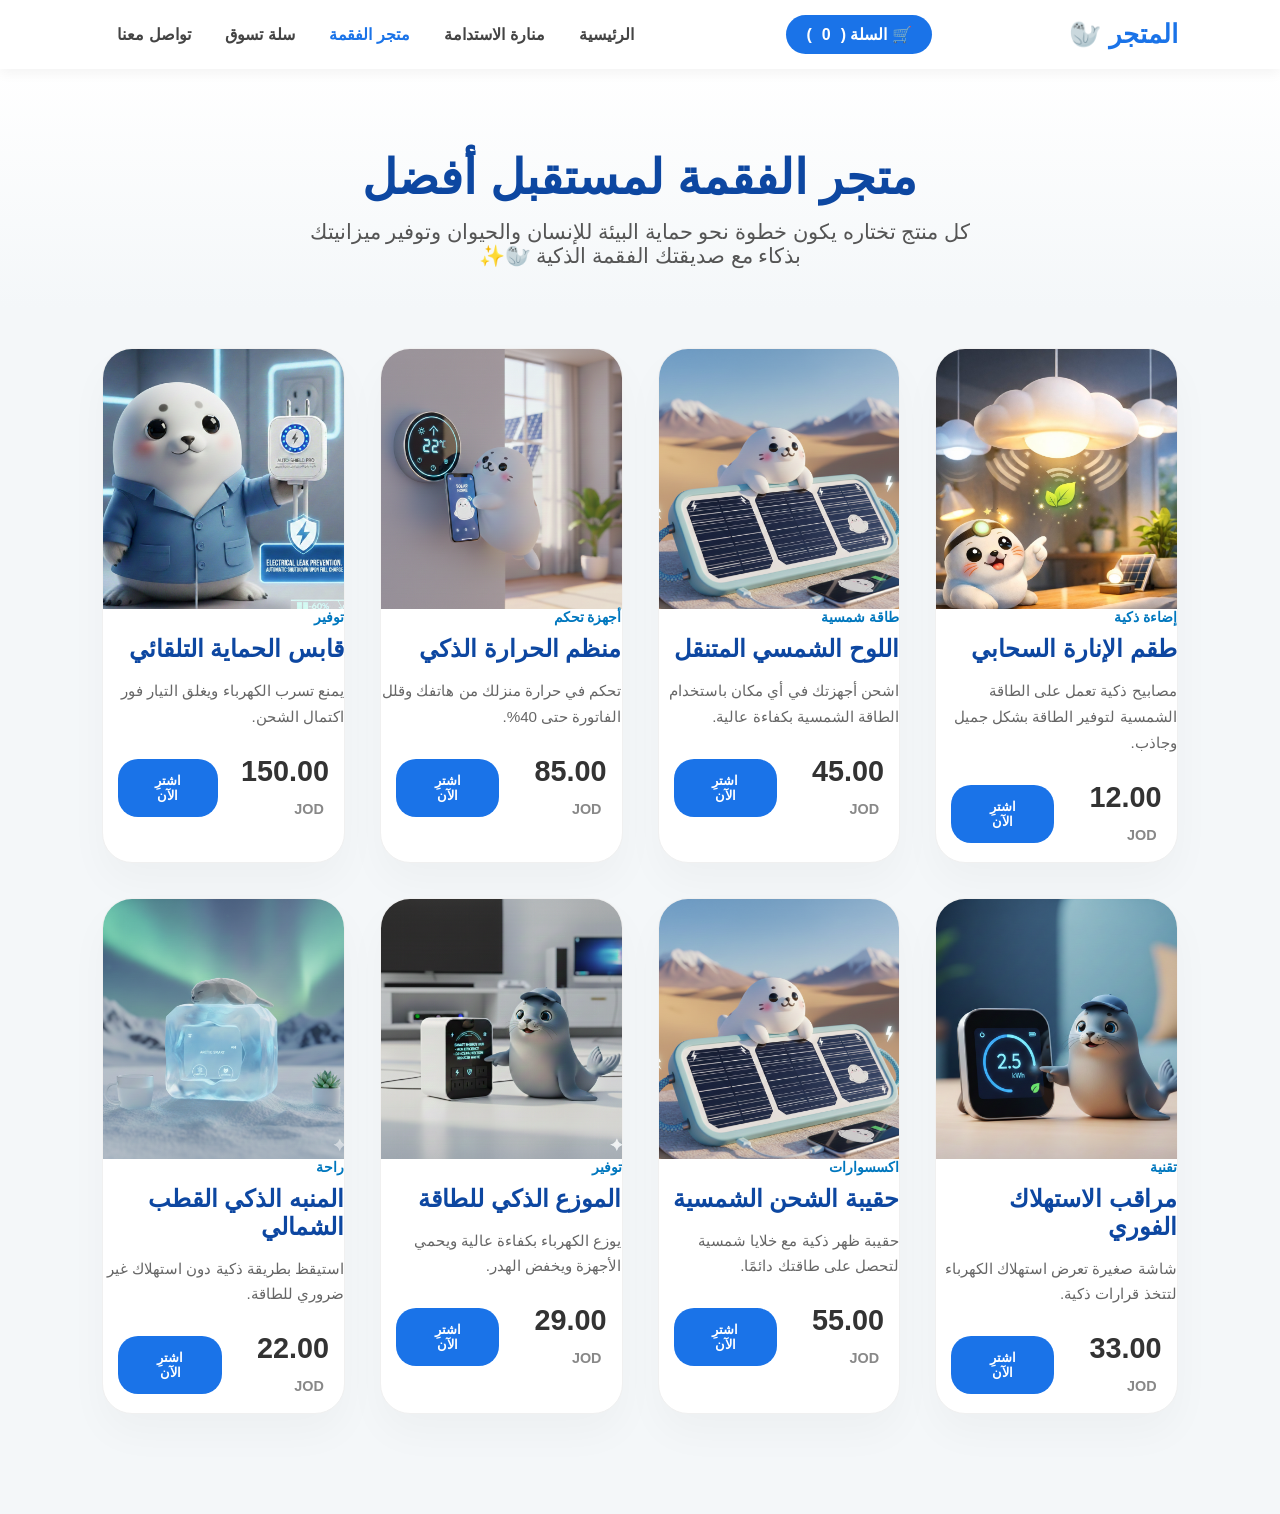
==== shop.html.html @ ef2e201d "Add files via upload" ====
<!DOCTYPE html>
<html lang="ar" dir="rtl">
<head>
<meta charset="UTF-8">
<meta name="viewport" content="width=device-width, initial-scale=1.0">
<title>متجر الفقمة - عالم الفقمة الذكي</title>
<link rel="stylesheet" href="style-shpo.css.css">
</head>
<body>

<header>
    <div class="logo">المتجر 🦭</div>
    <div class="cart-status" onclick="window.location.href='cart.html.html'">
        🛒 السلة (<span id="cart-count">0</span>) 
    </div>
    <nav>
        <a href="index.html.html">الرئيسية</a>
        <a href="sustainability.html.html">منارة الاستدامة</a>
        <a href="shop.html.html" class="active">متجر الفقمة</a>
        <a href="cart.html.html">سلة تسوق</a>
        <a href="contact.html.html">تواصل معنا</a>
       
    </nav>
</header>

<section class="hero-section">
    <h1>متجر الفقمة لمستقبل أفضل</h1>
    <p>كل منتج تختاره يكون خطوة نحو حماية البيئة للإنسان والحيوان وتوفير ميزانيتك بذكاء مع صديقتك الفقمة الذكية 🦭✨</p>
</section>

<main class="products-grid">

    <div class="product-card">
        <div class="img-holder"><img src="smart-light.jpeg" alt="منتج 1"></div>
        <div class="content">
            <span class="category">إضاءة ذكية</span>
            <h3>طقم الإنارة السحابي</h3>
            <p>مصابيح ذكية تعمل على الطاقة الشمسية لتوفير الطاقة بشكل جميل وجاذب.</p>
            <div class="footer-card">
                <div class="price">12.00 <span>JOD</span></div>
                <button class="add-btn" onclick="addToCart('طقم الإنارة السحابي', 12)">اشترِ الآن</button>
            </div>
        </div>
    </div>

    <div class="product-card">
        <div class="img-holder"><img src="solar-panel.png" alt="منتج 2"></div>
        <div class="content">
            <span class="category">طاقة شمسية</span>
            <h3>اللوح الشمسي المتنقل</h3>
            <p>اشحن أجهزتك في أي مكان باستخدام الطاقة الشمسية بكفاءة عالية.</p>
            <div class="footer-card">
                <div class="price">45.00 <span>JOD</span></div>
                <button class="add-btn" onclick="addToCart('اللوح الشمسي المتنقل', 45)">اشترِ الآن</button>
            </div>
        </div>
    </div>

    <div class="product-card">
        <div class="img-holder"><img src="remote-control.png" alt="منتج 3"></div>
        <div class="content">
            <span class="category">أجهزة تحكم</span>
            <h3>منظم الحرارة الذكي</h3>
            <p>تحكم في حرارة منزلك من هاتفك وقلل الفاتورة حتى 40%.</p>
            <div class="footer-card">
                <div class="price">85.00 <span>JOD</span></div>
                <button class="add-btn" onclick="addToCart('منظم الحرارة الذكي', 85)">اشترِ الآن</button>
            </div>
        </div>
    </div>

    <div class="product-card">
        <div class="img-holder"><img src="auto-protection-plug.png" alt="منتج 4"></div>
        <div class="content">
            <span class="category">توفير</span>
            <h3>قابس الحماية التلقائي</h3>
            <p>يمنع تسرب الكهرباء ويغلق التيار فور اكتمال الشحن.</p>
            <div class="footer-card">
                <div class="price">150.00 <span>JOD</span></div>
                <button class="add-btn" onclick="addToCart('قابس الحماية التلقائي', 150)">اشترِ الآن</button>
            </div>
        </div>
    </div>

    <div class="product-card">
        <div class="img-holder"><img src="instant-usage-monitor.png" alt="منتج 5"></div>
        <div class="content">
            <span class="category">تقنية</span>
            <h3>مراقب الاستهلاك الفوري</h3>
            <p>شاشة صغيرة تعرض استهلاك الكهرباء لتتخذ قرارات ذكية.</p>
            <div class="footer-card">
                <div class="price">33.00 <span>JOD</span></div>
                <button class="add-btn" onclick="addToCart('مراقب الاستهلاك الفوري', 33)">اشترِ الآن</button>
            </div>
        </div>
    </div>

    <div class="product-card">
        <div class="img-holder"><img src="solar-panel.png" alt="منتج 6"></div>
        <div class="content">
            <span class="category">اكسسوارات</span>
            <h3>حقيبة الشحن الشمسية</h3>
            <p>حقيبة ظهر ذكية مع خلايا شمسية لتحصل على طاقتك دائمًا.</p>
            <div class="footer-card">
                <div class="price">55.00 <span>JOD</span></div>
                <button class="add-btn" onclick="addToCart('حقيبة الشحن الشمسية', 55)">اشترِ الآن</button>
            </div>
        </div>
    </div>

    <div class="product-card">
        <div class="img-holder"><img src="smart-power-strip.png" alt="منتج 7"></div>
        <div class="content">
            <span class="category">توفير</span>
            <h3>الموزع الذكي للطاقة</h3>
            <p>يوزع الكهرباء بكفاءة عالية ويحمي الأجهزة ويخفض الهدر.</p>
            <div class="footer-card">
                <div class="price">29.00 <span>JOD</span></div>
                <button class="add-btn" onclick="addToCart('الموزع الذكي للطاقة', 29)">اشترِ الآن</button>
            </div>
        </div>
    </div>

    <div class="product-card">
        <div class="img-holder"><img src="smart-alarm.png" alt="منتج 8"></div>
        <div class="content">
            <span class="category">راحة</span>
            <h3>المنبه الذكي القطب الشمالي</h3>
            <p>استيقظ بطريقة ذكية دون استهلاك غير ضروري للطاقة.</p>
            <div class="footer-card">
                <div class="price">22.00 <span>JOD</span></div>
                <button class="add-btn" onclick="addToCart('المنبه الذكي القطب الشمالي', 22)">اشترِ الآن</button>
            </div>
        </div>
    </div>

</main>

<script>
// تحديث عداد السلة
function updateCartCount() {
    const cartItems = JSON.parse(localStorage.getItem('cartItems')) || [];
    document.getElementById('cart-count').innerText = cartItems.length;
}

// إضافة منتجات للسلة
function addToCart(productName, price) {
    let cartItems = JSON.parse(localStorage.getItem('cartItems')) || [];
    cartItems.push({name: productName, price: price});
    localStorage.setItem('cartItems', JSON.stringify(cartItems));
    updateCartCount();
    alert(productName + " تمت إضافته للسلة!");
}

// حركة بسيطة عند تحميل الصفحة
window.addEventListener("DOMContentLoaded", () => {
    const cards = document.querySelectorAll('.product-card');
    cards.forEach((card, i) => setTimeout(() => { card.style.opacity = 1; }, i * 150));
    updateCartCount();
});
</script>

</body>
</html>
---- style-shpo.css.css ----
:root {
    --polar-blue: #1a73e8;
    --soft-snow: #f4f7f9;
    --deep-ocean: #0d47a1;
    --action-blue: #0077be;
    --accent-orange: #ff6d00;
}

/* Reset */
* { margin:0; padding:0; box-sizing:border-box; }
body {
    font-family: 'Segoe UI', sans-serif;
    background-color: var(--soft-snow);
    color: #2c3e50;
    scroll-behavior: smooth;
}

/* HEADER */
header {
    display: flex;
    justify-content: space-between;
    align-items: center;
    padding: 15px 8%;
    background: rgba(255,255,255,0.95);
    backdrop-filter: blur(10px);
    box-shadow: 0 4px 12px rgba(0,0,0,0.05);
    position: sticky;
    top: 0;
    z-index: 1000;
}
.logo { font-size: 26px; font-weight: bold; color: var(--polar-blue); }
nav a {
    margin: 0 15px;
    text-decoration: none;
    color: #444;
    font-weight: 600;
}
nav a.active { color: var(--polar-blue); font-weight: bold; }
nav a:hover { color: var(--deep-ocean); }

.cart-status {
    background: var(--polar-blue);
    color: white;
    padding: 10px 20px;
    border-radius: 50px;
    font-weight: bold;
    display: flex;
    align-items: center;
    gap: 10px;
    cursor: pointer;
    transition: 0.3s;
}
.cart-status:hover { transform: scale(1.05); background: var(--deep-ocean); }

/* HERO */
.hero-section {
    text-align: center;
    padding: 80px 10% 40px;
    background: linear-gradient(180deg, #fff 0%, var(--soft-snow) 100%);
}
.hero-section h1 { font-size: 3rem; color: var(--deep-ocean); margin-bottom: 15px; }
.hero-section p { font-size: 1.3rem; color: #555; max-width: 700px; margin: 0 auto; }

/* GRID PRODUCTS */
.products-grid {
    display: grid;
    grid-template-columns: repeat(4, 1fr); /* أربعة منتجات جنب بعض */
    gap: 35px;
    padding: 40px 8% 100px;
}

.product-card {
    background: white;
    border-radius: 30px; /* زوايا المربع الأبيض */
    overflow: hidden;
    box-shadow: 0 20px 40px rgba(0,0,0,0.03);
    transition: transform 0.4s ease, box-shadow 0.4s ease, opacity 0.6s ease;
    border: 1px solid #f0f0f0;
    display: flex;
    flex-direction: column;
    opacity: 0; /* للظهور بحركة */
}
.product-card:hover { transform: translateY(-12px); box-shadow: 0 25px 50px rgba(26,115,232,0.1); }

.img-holder {
    width: 100%;
    height: 260px; 
    background: #eef2f7;
    display: flex;
    justify-content: center;
    align-items: center;
    border-radius: 0; /* الصورة بدون زوايا */
    overflow: hidden; 
}
.img-holder img {
    width: 100%;
    height: 100%;
    object-fit: cover;
    border-radius: 0; /* الصورة بدون زوايا */
}

.category {
    color: var(--action-blue);
    font-size: 0.85rem;
    font-weight: 800;
    text-transform: uppercase;
    margin-bottom: 10px;
    display: block;
     text-align: right;      /* محاذاة النص لليسار */
    margin-left: 12px; 
}
.content h3 { margin: 0 0 15px; font-size: 1.5rem; color: var(--deep-ocean); }
.content p { font-size: 0.95rem; color: #666; line-height: 1.7; margin-bottom: 25px; }

.footer-card {
    display: flex;
    justify-content: space-between;
    align-items: center;
    margin-top: auto;
    padding: 0 15px 15px 15px;
    border-radius: 20px; /* زوايا لمربع الأسعار */
}
.price { font-size: 1.8rem; font-weight: 900; color: #333; }
.price span { font-size: 0.9rem; color: #888; margin-right: 5px; }
.add-btn {
    background: var(--polar-blue);
    color: white;
    border: none;
    padding: 14px 28px;
    border-radius: 20px;
    font-weight: bold;
    cursor: pointer;
    transition: 0.3s;
}
.add-btn:hover { background: var(--accent-orange); box-shadow: 0 10px 20px rgba(255,109,0,0.2); }

/* RESPONSIVE */
@media (max-width: 1200px) { .products-grid { grid-template-columns: repeat(2, 1fr); } }
@media (max-width: 768px) { .products-grid { grid-template-columns: 1fr; } }
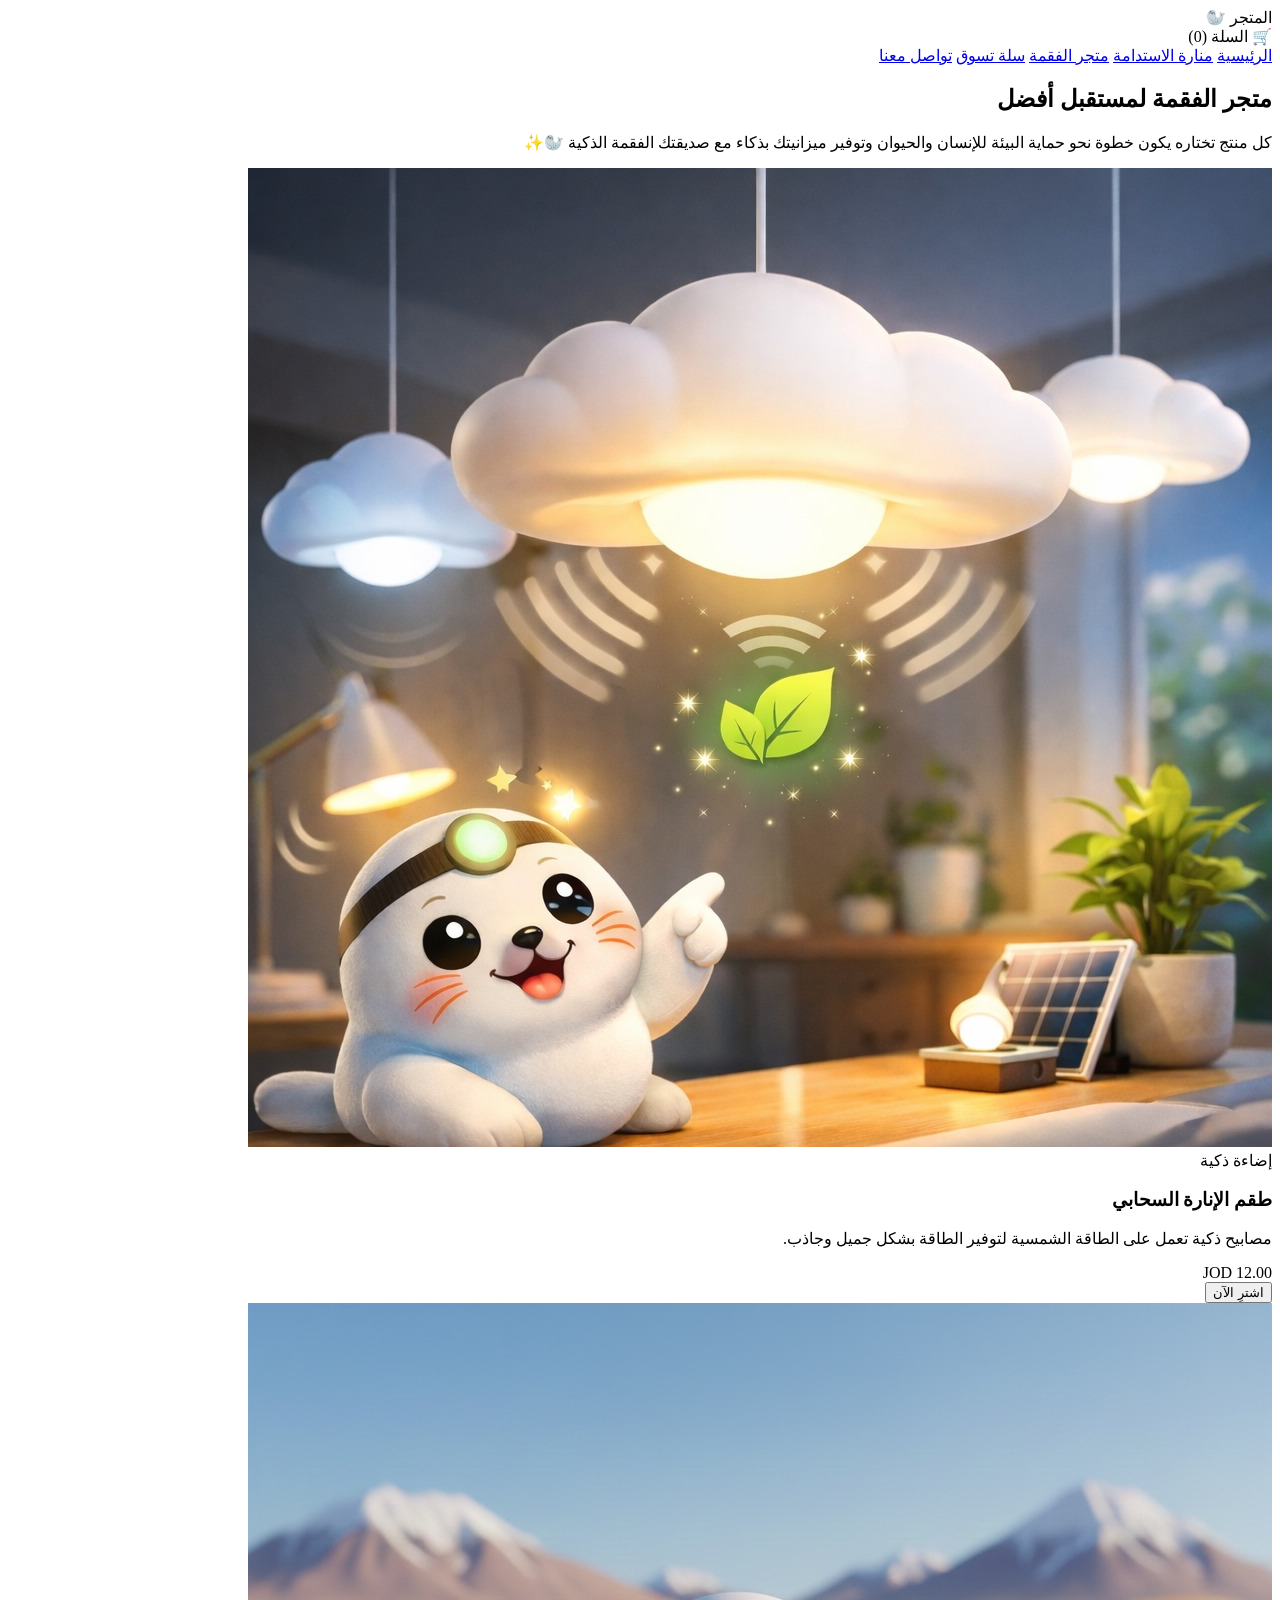
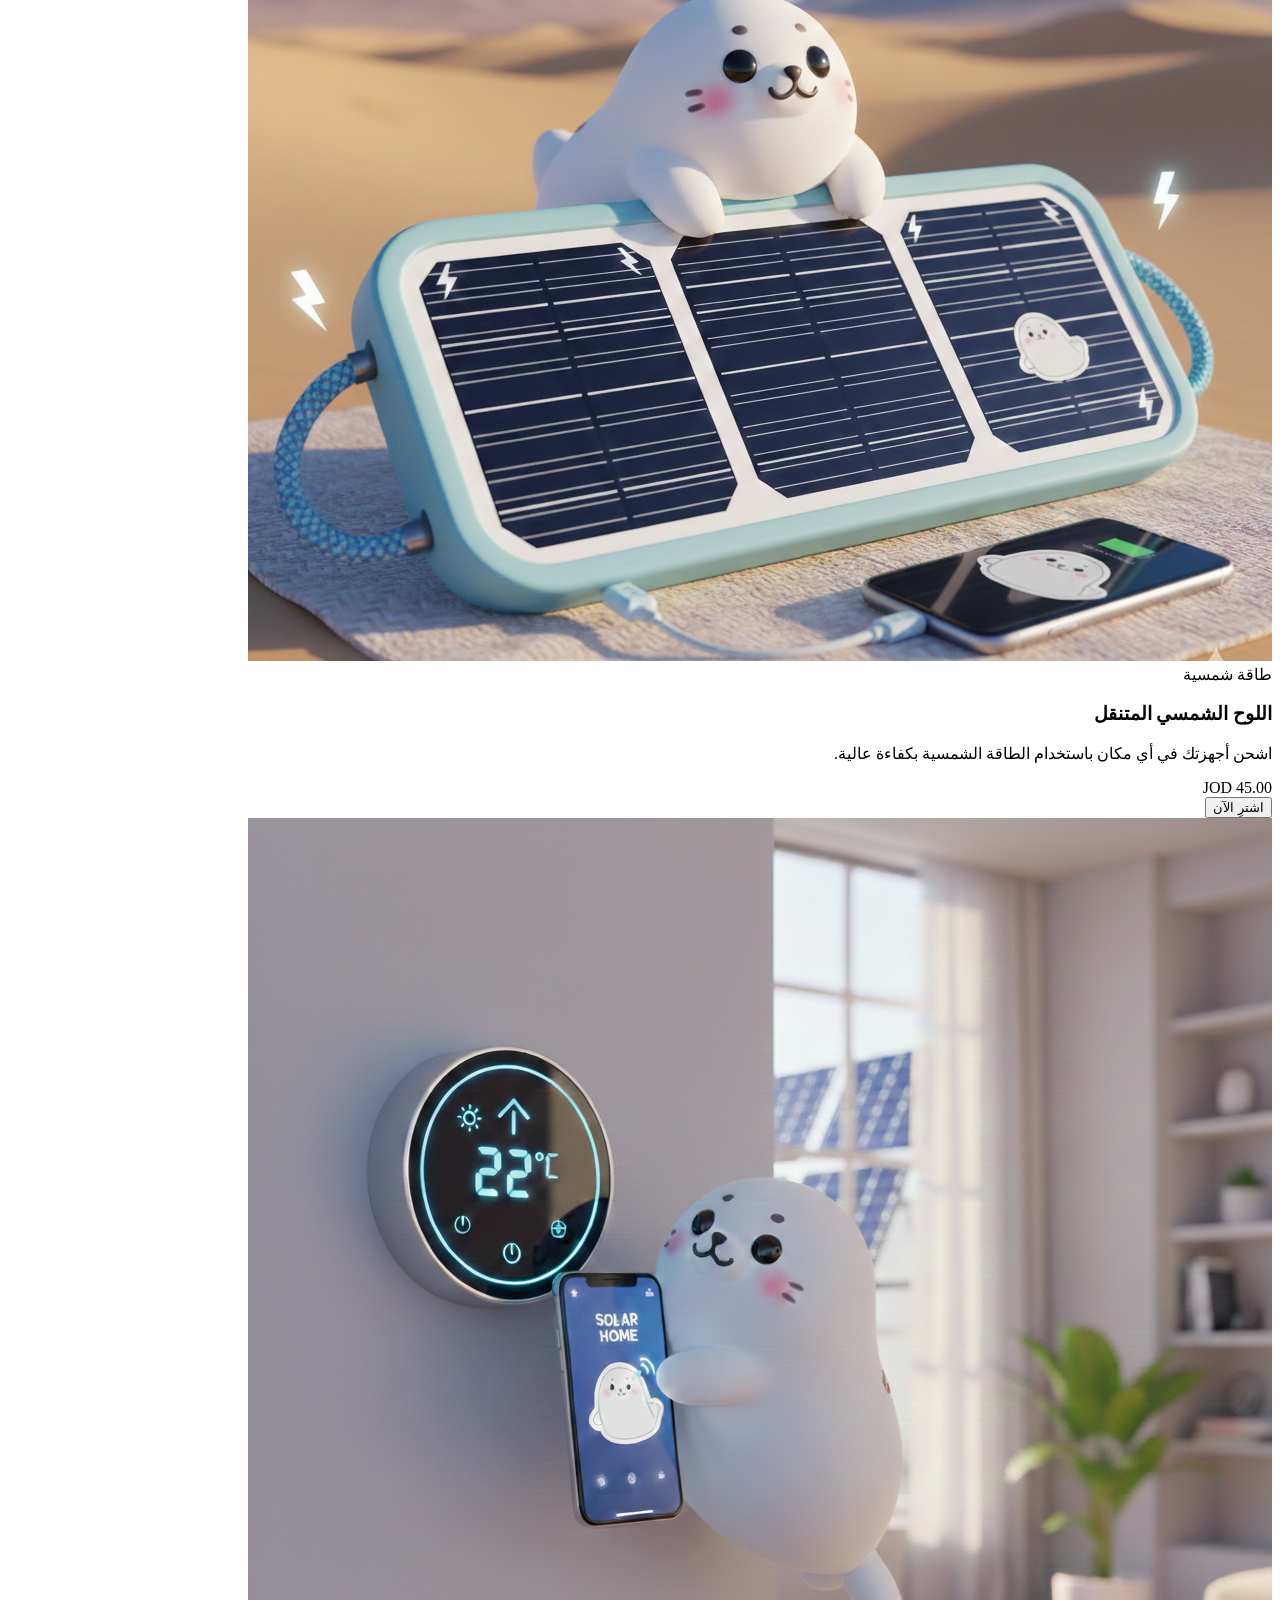
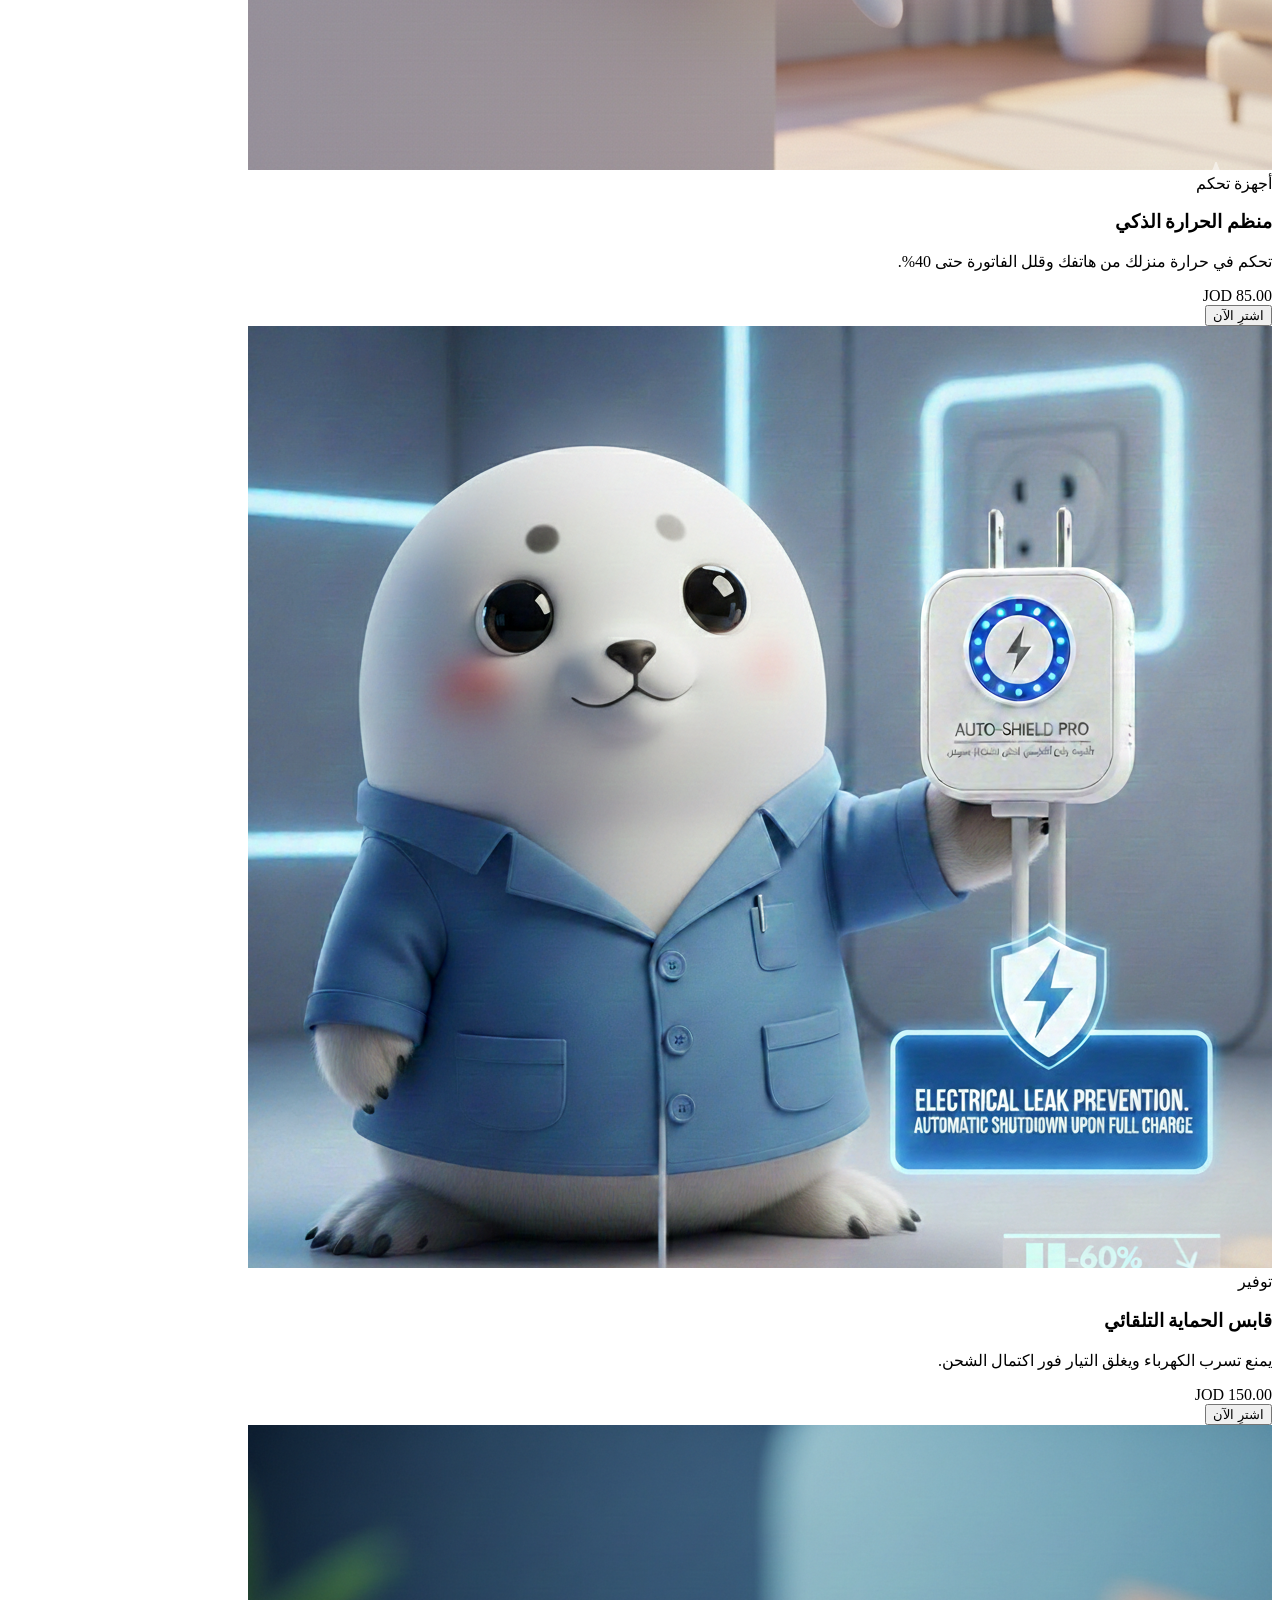
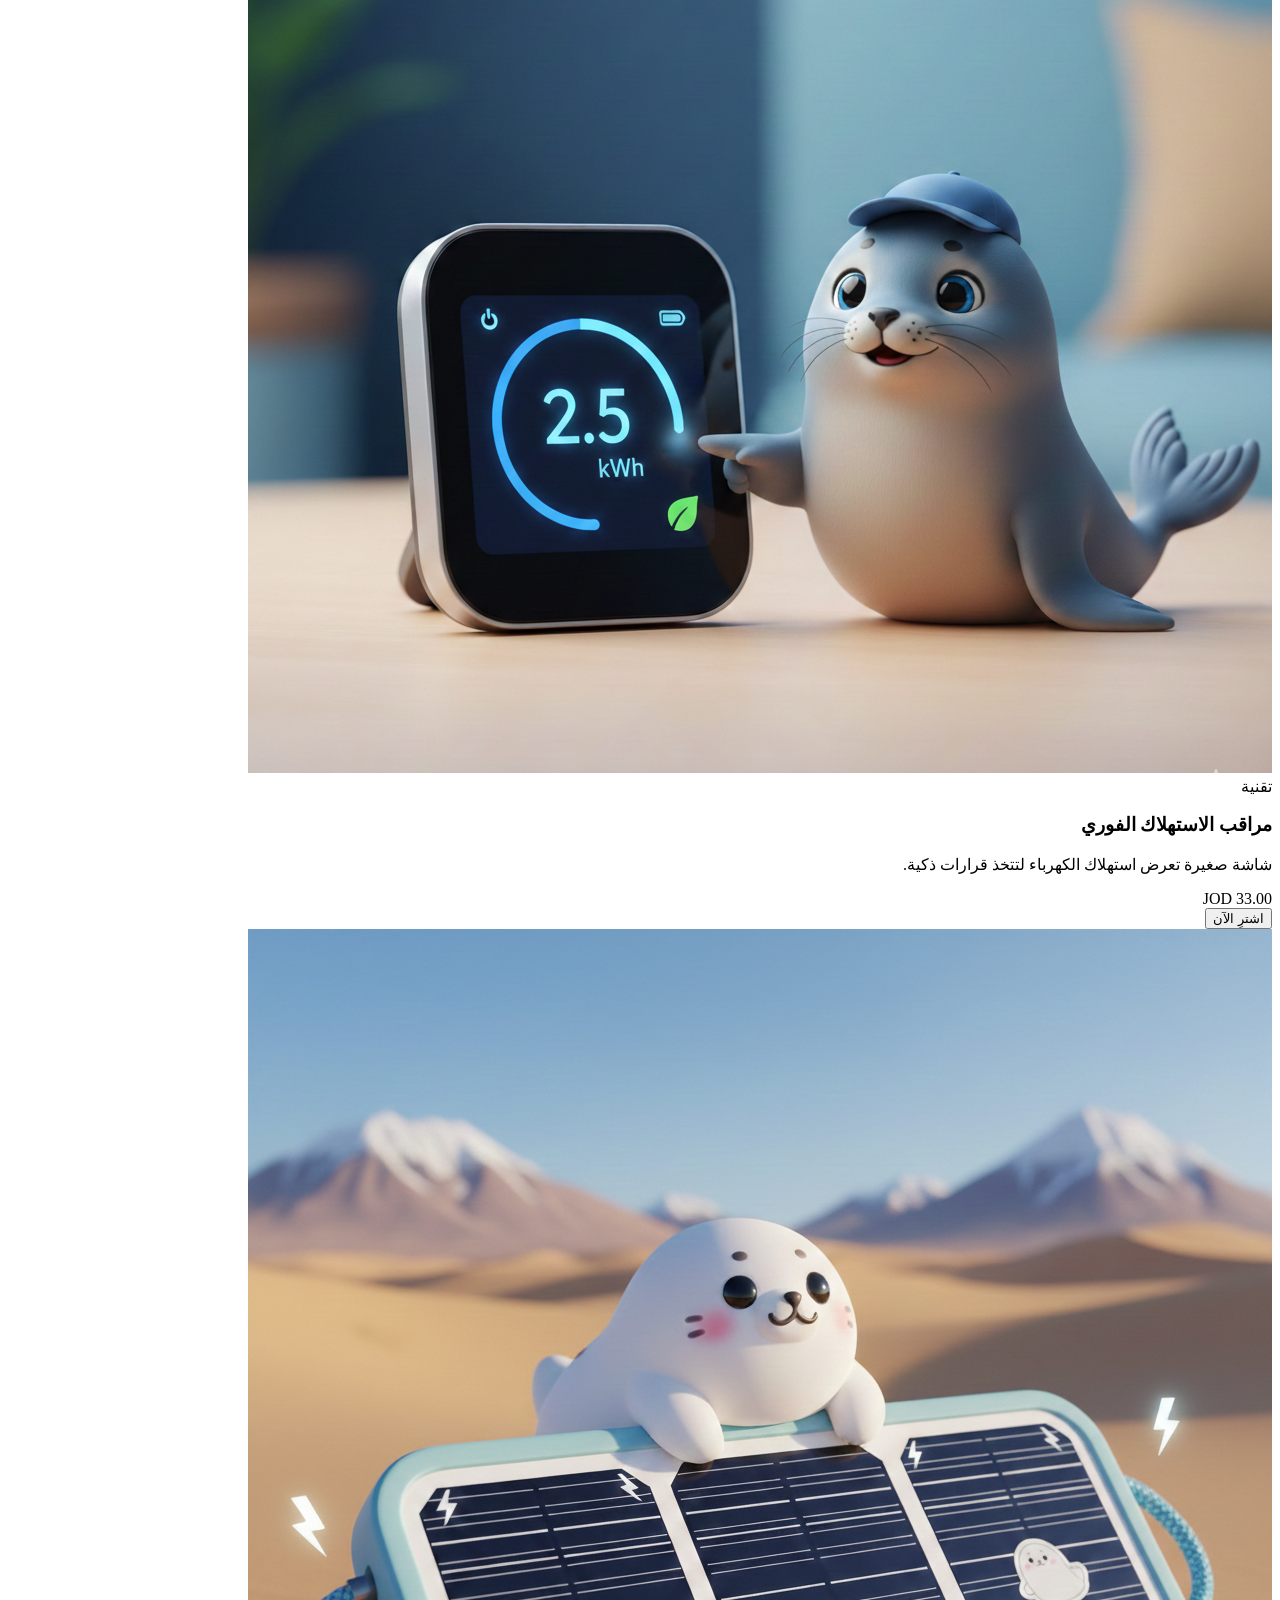
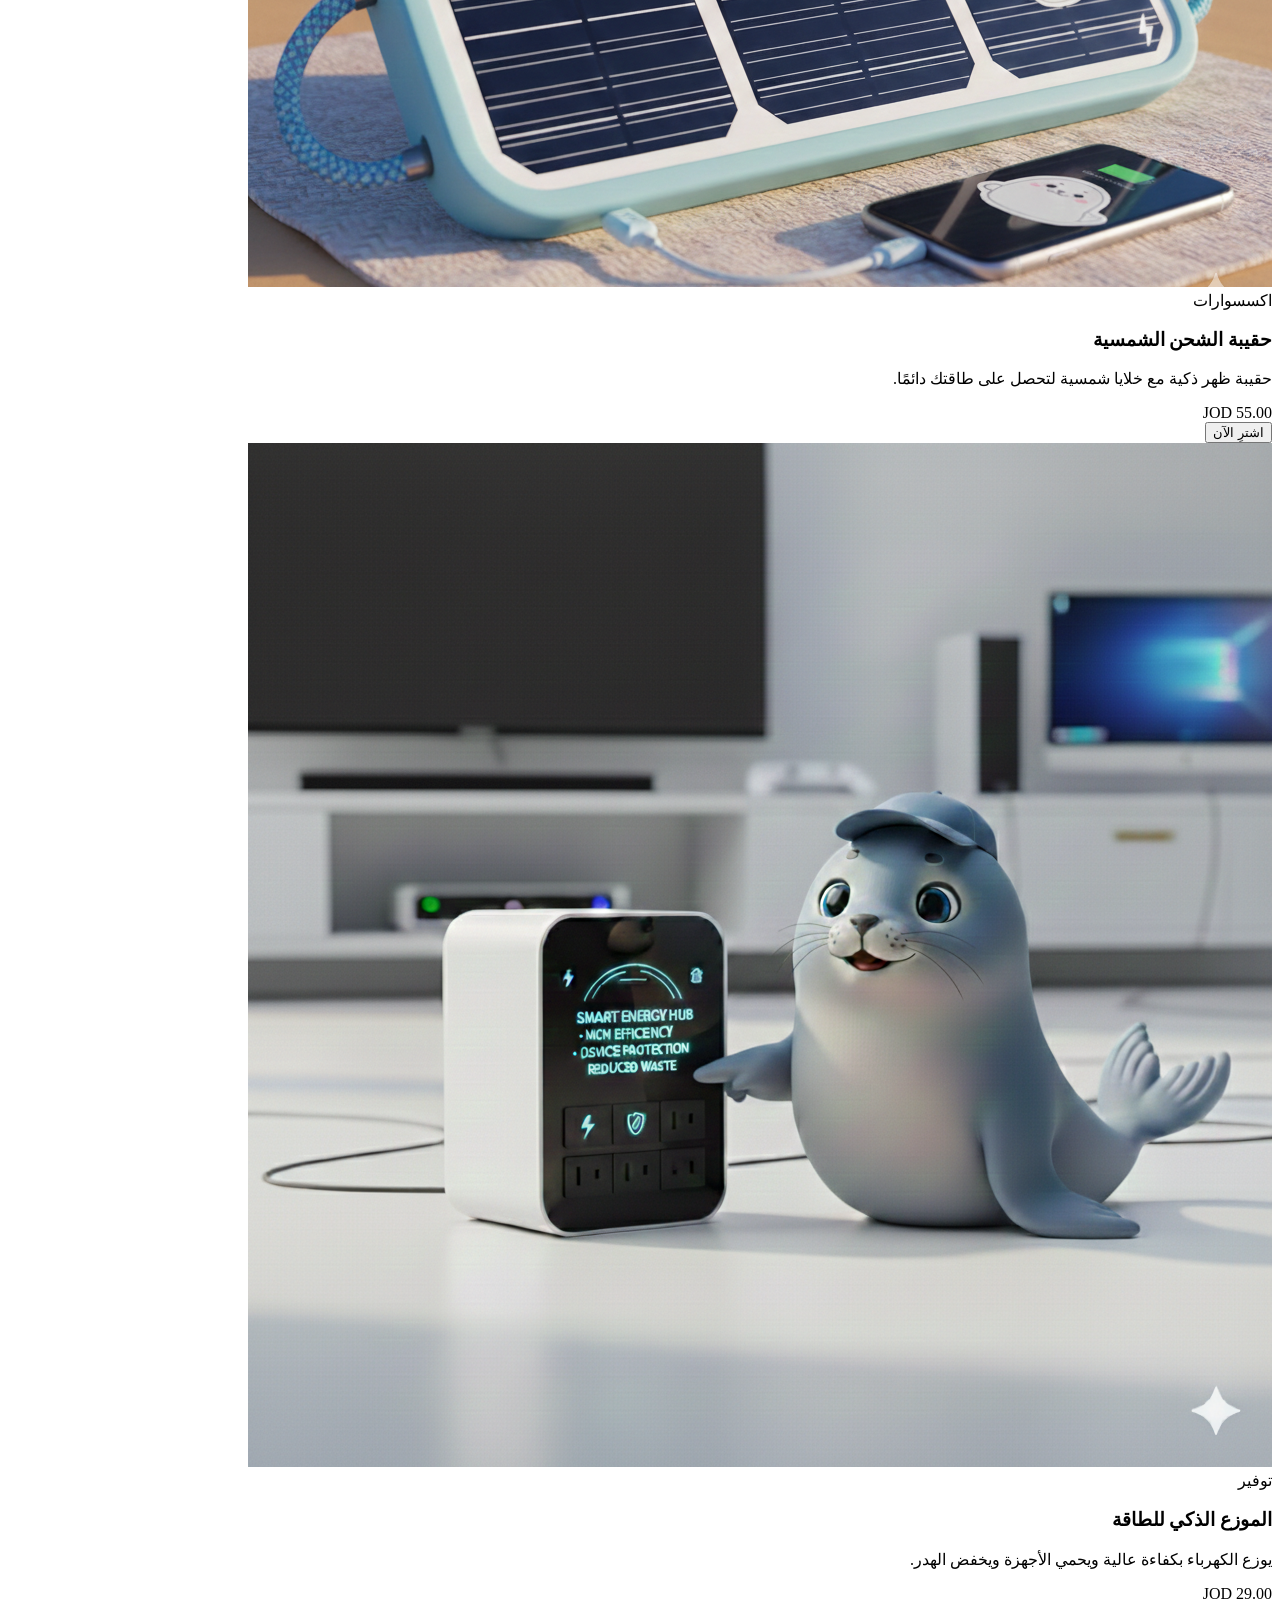
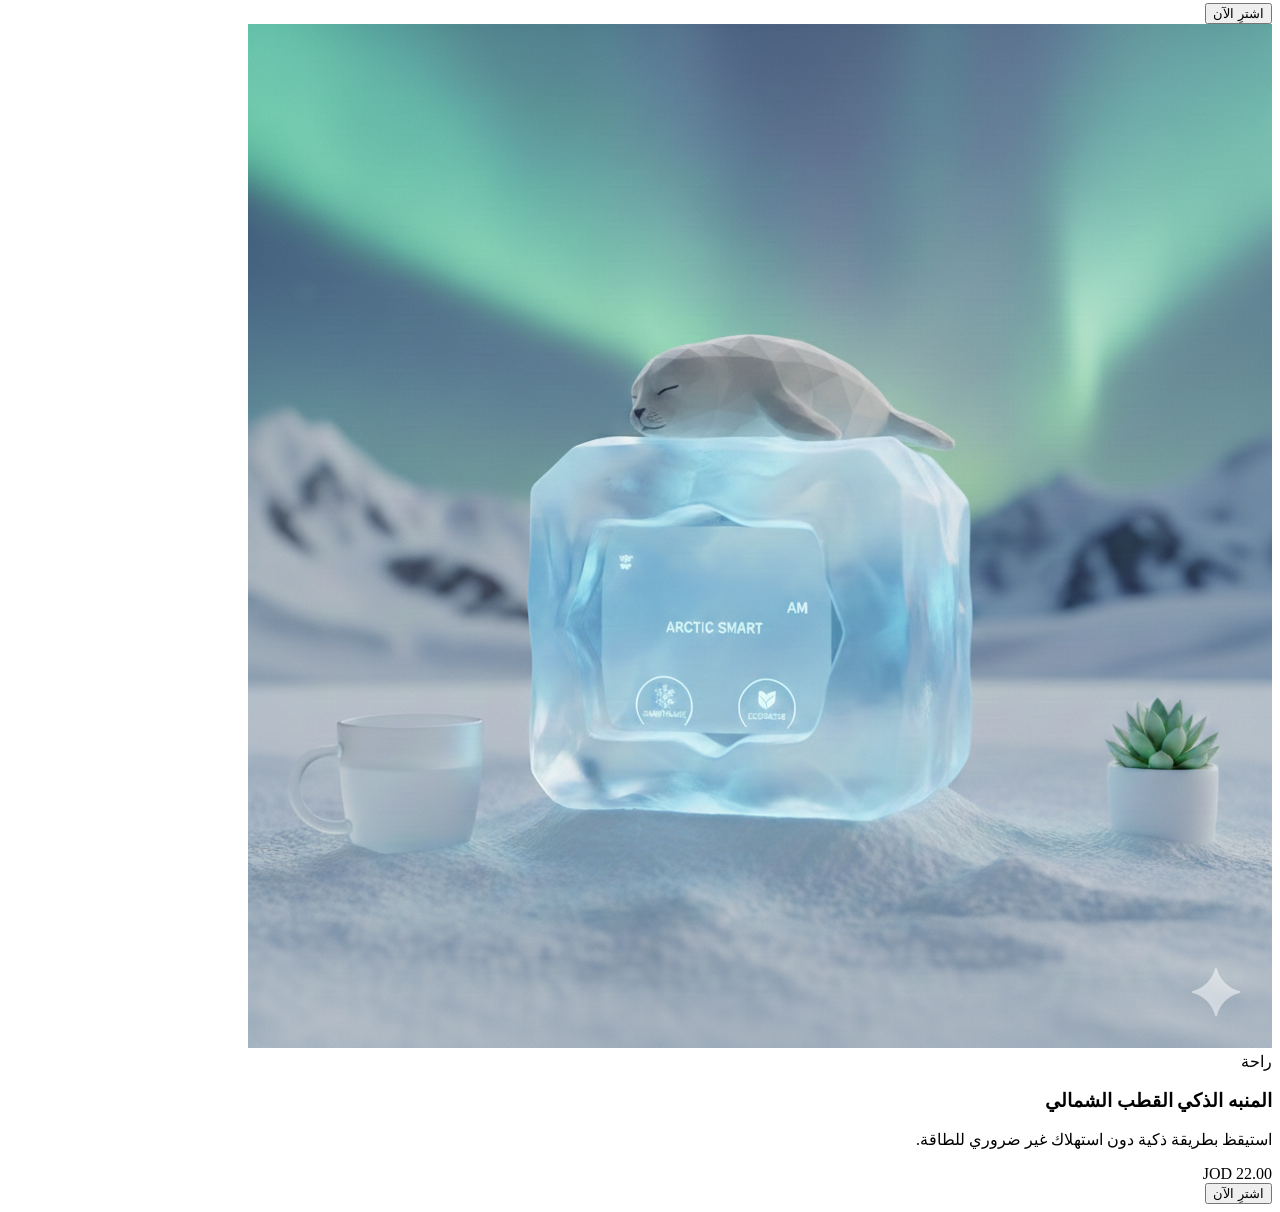
==== commit af726da8: "Update shop.html.html" ====
--- a/shop.html.html
+++ b/shop.html.html
@@ -4,21 +4,21 @@
 <meta charset="UTF-8">
 <meta name="viewport" content="width=device-width, initial-scale=1.0">
 <title>متجر الفقمة - عالم الفقمة الذكي</title>
-<link rel="stylesheet" href="style-shpo.css.css">
+<link rel="stylesheet" href="style-shpo.css">
 </head>
 <body>
 
 <header>
     <div class="logo">المتجر 🦭</div>
-    <div class="cart-status" onclick="window.location.href='cart.html.html'">
+    <div class="cart-status" onclick="window.location.href='cart.html'">
         🛒 السلة (<span id="cart-count">0</span>) 
     </div>
     <nav>
-        <a href="index.html.html">الرئيسية</a>
-        <a href="sustainability.html.html">منارة الاستدامة</a>
-        <a href="shop.html.html" class="active">متجر الفقمة</a>
-        <a href="cart.html.html">سلة تسوق</a>
-        <a href="contact.html.html">تواصل معنا</a>
+        <a href="index.html">الرئيسية</a>
+        <a href="sustainability.html">منارة الاستدامة</a>
+        <a href="shop.html" class="active">متجر الفقمة</a>
+        <a href="cart.html">سلة تسوق</a>
+        <a href="contact.html">تواصل معنا</a>
        
     </nav>
 </header>
@@ -161,4 +161,5 @@
 </script>
 
 </body>
-</html>+
+</html>
